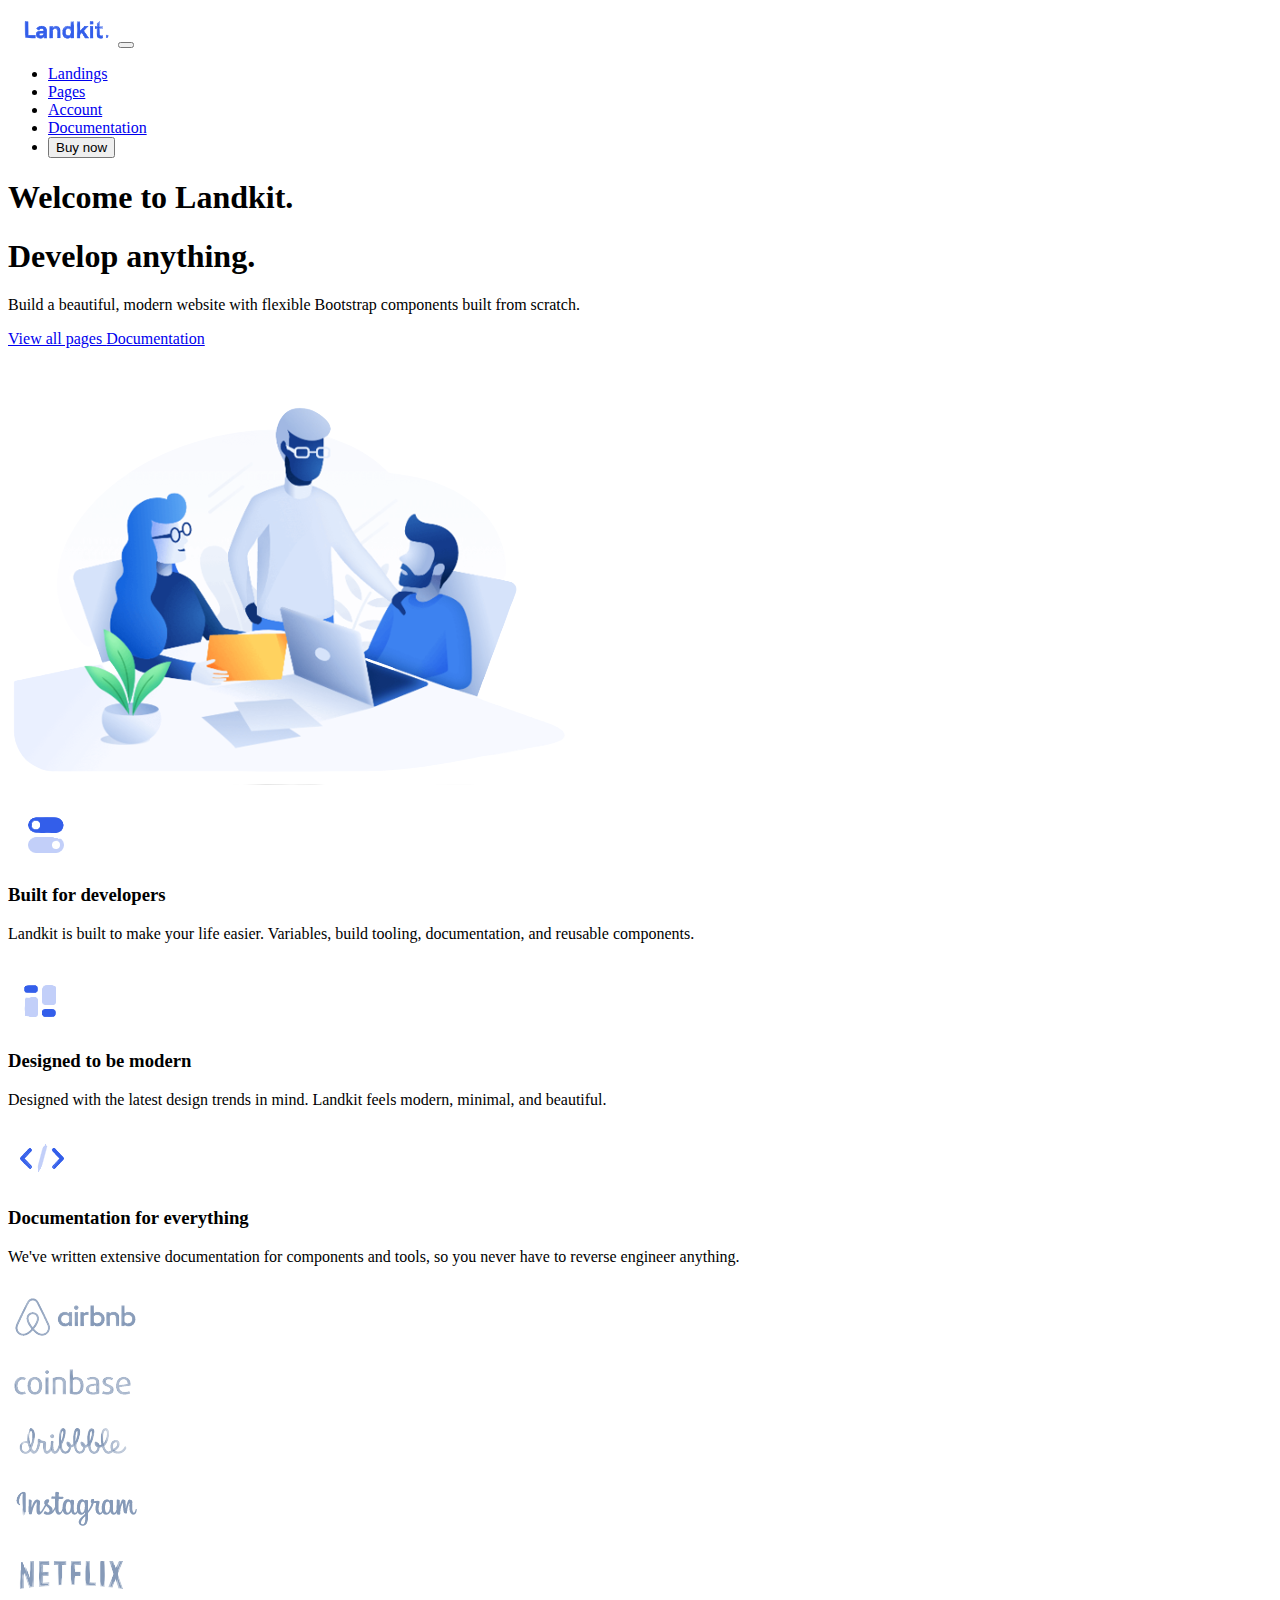
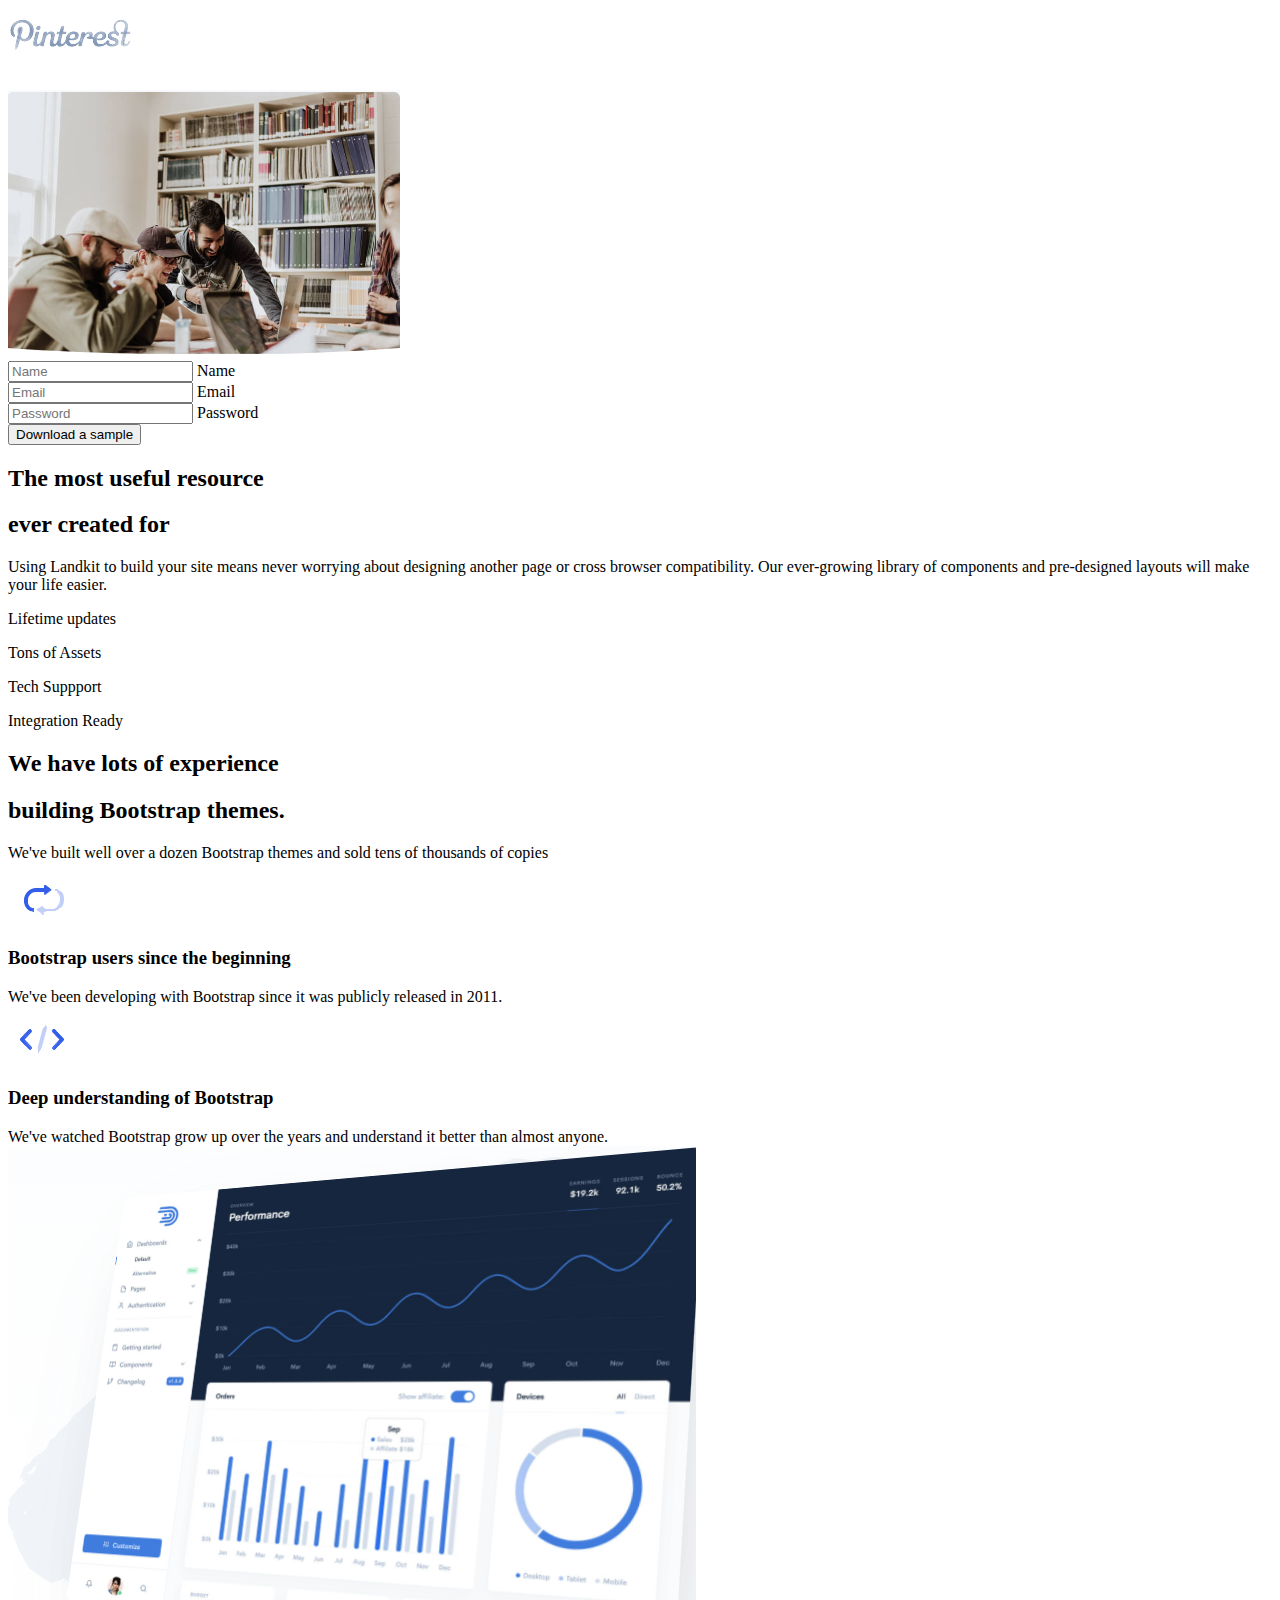
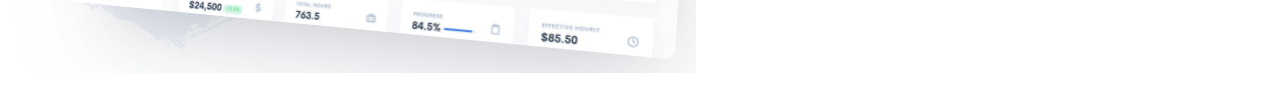
==== Question2/q2_index.html @ d7c8da57 "First Commit" ====
<!doctype html>
<html lang="en">

<head>
    <title>Landkit</title>
    <!-- Required meta tags -->
    <meta charset="utf-8">
    <meta name="viewport" content="width=device-width, initial-scale=1, shrink-to-fit=no">

    <!-- Bootstrap CSS v5.2.0-beta1 -->
    <link rel="stylesheet" href="https://cdn.jsdelivr.net/npm/bootstrap@5.2.0-beta1/dist/css/bootstrap.min.css"
        integrity="sha384-0evHe/X+R7YkIZDRvuzKMRqM+OrBnVFBL6DOitfPri4tjfHxaWutUpFmBp4vmVor" crossorigin="anonymous">

</head>

<body class="bg-light">
    <div class="container mb-5">
        <div class="row">
            <div class="col-xs-4">
                <nav class="navbar navbar-expand-lg navbar-light bg-light">

                    <img class="navbar-brand mb-0" src="image/landkitLogo.png" alt="logo">
                    <button class="navbar-toggler" type="button" data-bs-toggle="collapse"
                        data-bs-target="#navbarSupportedContent" aria-controls="navbarSupportedContent"
                        aria-expanded="false" aria-label="Toggle navigation">
                        <span class="navbar-toggler-icon"></span>
                    </button>
                    <div class="collapse navbar-collapse" id="navbarSupportedContent">


                        <ul class="navbar-nav mx-auto">
                            <li class="nav-item">
                                <a class="nav-link active" href="#">Landings</a>
                            </li>
                            <li class="nav-item">
                                <a class="nav-link" href="#">Pages</a>
                            </li>
                            <li class="nav-item">
                                <a class="nav-link" href="#">Account</a>
                            </li>
                            <li class="nav-item">
                                <a class="nav-link" href="#">Documentation</a>
                            </li>
                            <li class="nav-item  ms-10 d-grid gap-2 d-md-flex justify-content-md-end hover justify-content-md-end">
                                
                                    <button class="navbar-btn btn btn-sm btn-primary lift ms-auto  " type="button">Buy now</button>
            
                               
                            </li>


                        </ul>
 
                    </div>
                    <!-- <div class="d-grid gap-2 d-md-flex justify-content-md-end hover ">

                        <button class="navbar-btn btn btn-sm btn-primary lift ms-auto  " type="button">Buy now</button>

                    </div> -->
                </nav>


            </div>
        </div>

    </div>
    <div class="container mb-5">
        <div class="row row align-items-center">
            <div class="col-md-6 mx-auto">

                <div>
                    <h1 class="lead fs-1">
                        Welcome to <span class="text-primary">Landkit.</span>

                    </h1>
                    <h1 class="lead fs-1 mb-2">
                        Develop anything.
                    </h1>
                    <div class="text-muted mb-5">

                        <p class="lead text-primary text-center text-md-start fs-5 mb-6 mb-lg-8">
                            Build a beautiful, modern website with flexible Bootstrap components built from scratch.

                        </p>
                    </div>

                    <div class="text-center text-md-start mb-3">
                        <a href="#" class="btn btn-primary shadow lift me-1">
                            View all pages <i class="fe fe-arrow-right d-none d-md-inline ms-3"></i>
                        </a>
                        <a href="#" class="btn btn-primary-soft lift">
                            Documentation
                        </a>
                    </div>



                </div>


            </div>
            <div class="col-md-6 mx-auto">
                <img src="image/image1.png" alt="..">
            </div>

        </div>
    </div>
    <div class="container  mb-5">
        <div class="row">
            <div class="col-md">
                <div class="row">

                    <div class="col-md-4">
                        <img class="mb-3" src="image/bfd.png" alt="">
                        <h3 class="lead mb-3">
                            Built for developers
                        </h3>
                        <p class="lead text-primary text-muted">
                            Landkit is built to make your life easier. Variables, build tooling, documentation, and
                            reusable components.

                        </p>

                    </div>
                    <div class="col-md-4">
                        <img class="mb-3" src="image/dtbm.png" alt="">
                        <h3 class="lead mb-3">
                            Designed to be modern
                        </h3>
                        <p class="lead text-primary text-muted">
                            Designed with the latest design trends in mind. Landkit feels modern, minimal, and
                            beautiful.

                        </p>
                    </div>
                    <div class="col-md-4">
                        <img class="mb-3" src="image/dfelogo.png" alt="">
                        <h3 class="lead mb-3">
                            Documentation for everything
                        </h3>
                        <p class="lead text-primary text-muted">
                            We've written extensive documentation for components and tools, so you never have to reverse
                            engineer anything.

                        </p>
                    </div>

                </div>

            </div>
        </div>
    </div>
    <section class="socialmedialogo">
        <div class="container">
            <div class="row">

                <div class="col-2">
                    <img src="image/airbnb-removebg-preview.png" alt="">
                </div>
                <div class="col-2">
                    <img src="image/coinbase-removebg-preview.png" alt="">
                </div>
                <div class="col-2">
                    <img src="image/dribble-removebg-preview.png" alt="">
                </div>
                <div class="col-2">
                    <img src="image/instagram-removebg-preview.png" alt="">
                </div>
                <div class="col-2">
                    <img src="image/netflix-removebg-preview.png" alt="">
                </div>
                <div class="col-2">
                    <img src="image/pintrest-removebg-preview.png" alt="">
                </div>
            </div>
        </div>
        <img src="image/" alt="">

    </section>
    <section class=" pt-8 pt-md-12 bg-gradient-light-white">
        <div class="container">
            <div class="row">
                <div class="col-md-5 aos-init aos-animate">

                    <div class="card text-start aos-init aos-animate" data-aos="fade-right">
                        <img src="image/formPicture.png" class="img-fluid rounded-top" alt="">
                        <div class="card-body">
                            <div class=" mb-3">
                                <div class="form-floating">

                                    <input type="text" name="" id="name"
                                        class="form-control form-control-flush border border-0" placeholder="Name">
                                    <label for="name" class="form-label">Name</label>

                                </div>
                                <div class="form-floating mb-3">
                                    <input type="email" class="form-control border border-0" id="email"
                                        placeholder="Email">
                                    <label for="email">Email</label>
                                </div>
                                <div class="form-floating mb-3">
                                    <input type="password" class="form-control border border-0" name="psw" id="psw"
                                        placeholder="Password">
                                    <label for="psw">Password</label>
                                </div>

                                <div class="p-4">
                                    <button type="button" class="btn btn-success btn-lg mx-auto lift w-100">Download a
                                        sample</button>
                                </div>

                            </div>

                        </div>
                    </div>



                </div>
                <div class="col-md-5 align-middle">
                    <div class="container p-4 m-5 align-middle mt-5">
                        <h2 class="lead fs-2">The most useful resource</h2>
                        <h2 class=" fs-2 mb-5 text-success">ever created for
                            <span class="text_animation text-success"></span>
                        </h2>
                        <p class="fs-lg text-muted mb-6">
                            Using Landkit to build your site means never worrying about designing another page or cross
                            browser compatibility. Our ever-growing library of components and pre-designed layouts will
                            make your life easier.

                        </p>
                        
                    </div>
                    <div class="container ms-5">

                        <div class="row">
                            <div class="col-md-6 mx-auto">
                                <div class="d-flex">
        
                                    <!-- Check -->
                                    <div class="badge badge-rounded-circle bg-success-soft  mt-1 me-4">
                                        <i class="bi bi-check2"></i>
                                    </div>
                  
                                    <!-- Text -->
                                    <p class="text-success">
                                      Lifetime updates
                                    </p>
                  
                                  </div>
                                  <div class="d-flex">
        
                                    <!-- Check -->
                                    <div class="badge badge-rounded-circle bg-success-soft  mt-1 me-4">
                                      <i class="fe fe-check"></i>
                                    </div>
                  
                                    <!-- Text -->
                                    <p class="text-success">
                                      Tons of Assets 
                                    </p>
                  
                                  </div>
                            </div>
                            <div class="col-md-6 mx-auto">
                                <div class="d-flex">
        
                                    <!-- Check -->
                                    <div class="badge badge-rounded-circle bg-success-soft  mt-1 me-4">
                                      <i class="fe fe-check"></i>
                                    </div>
                  
                                    <!-- Text -->
                                    <p class="text-success">
                                      Tech Suppport
                                    </p>
                  
                                  </div>
                                  <div class="d-flex">
        
                                    <!-- Check -->
                                    <div class="badge badge-rounded-circle bg-success-soft  mt-1 me-4">
                                      <i class="fe fe-check"></i>
                                    </div>
                  
                                    <!-- Text -->
                                    <p class="text-success">
                                     Integration Ready
                                    </p>
                  
                                  </div>
                            </div>
                        </div>
                    </div>
                </div>

                </div>






            </div>
        </div>


        </div>

    </section>
    <section class=" mt-5">
        <div class="container">
            <div class="row">
                <div class="col-6">
                    <div class="mt-5">
                        <h2 class="lead mt-2 fs-2">
                            We have lots of experience

                        </h2>
                        <h2 class="lead text-primary fs-2">
                            building Bootstrap themes.

                        </h2>
                    </div>
                    <div class="mt-5">
                        <p class="lead text-primary fs-4">
                            We've built well over a dozen Bootstrap themes and sold tens of thousands of copies
                        </p>
                    </div>
                    <div class="icon mb-5 ">
                        <div class="row">
                            <div class="col-1 align-middle">
                                <img src="image/bustb-removebg-preview.png" alt="">

                            </div>
                            <div class="col-11">
                                <div class="ms-5">
                                    <h3 class="lead ">
                                        Bootstrap users since the beginning 
                                    </h3>
                                    <span class="lead text-primary fs-5 ">
                                        We've been developing with Bootstrap since it was publicly released in 2011. 
                
                                    </span>
            
                                </div>

                            </div>
                        </div>
                        
                       
                    </div>

                    <div class="icon ">
                        <div class="row">
                            <div class="col-1 align-middle">
                                <img src="image/dfelogo.png" alt="">

                            </div>
                            <div class="col-11">
                                <div class="ms-5">
                                    <h3 class="lead ">
                                        Deep understanding of Bootstrap
                                    </h3>
                                    <span class="lead text-primary fs-5 ">
                                        We've watched Bootstrap grow up over the years and understand it better than almost anyone.
                
                                    </span>
            
                                </div>

                            </div>
                        </div>
                        
                       
                    </div>
                   


                </div>
                <div class="col-6 align-middle">

                    <img src="image/dashkit.png" class="img-fluid rounded-top h-100 w-100" alt="">
                </div>
            </div>

            
             
            
        </div>
    </section>



    <!-- Bootstrap JavaScript Libraries -->
    <script src="https://cdn.jsdelivr.net/npm/@popperjs/core@2.11.5/dist/umd/popper.min.js"
        integrity="sha384-Xe+8cL9oJa6tN/veChSP7q+mnSPaj5Bcu9mPX5F5xIGE0DVittaqT5lorf0EI7Vk"
        crossorigin="anonymous"></script>

    <script src="https://cdn.jsdelivr.net/npm/bootstrap@5.2.0-beta1/dist/js/bootstrap.min.js"
        integrity="sha384-kjU+l4N0Yf4ZOJErLsIcvOU2qSb74wXpOhqTvwVx3OElZRweTnQ6d31fXEoRD1Jy"
        crossorigin="anonymous"></script>
    <script src="https://ajax.googleapis.com/ajax/libs/jquery/3.3.1/jquery.min.js"></script>
    <script src="typed.js"></script>

    <script>
        var typed = new typed('.text_animation', {
            strings: ["developer", "founders", "designers"],
            typeSpeed: 40,

            loop: true

        });

    </script>

</body>

</html>
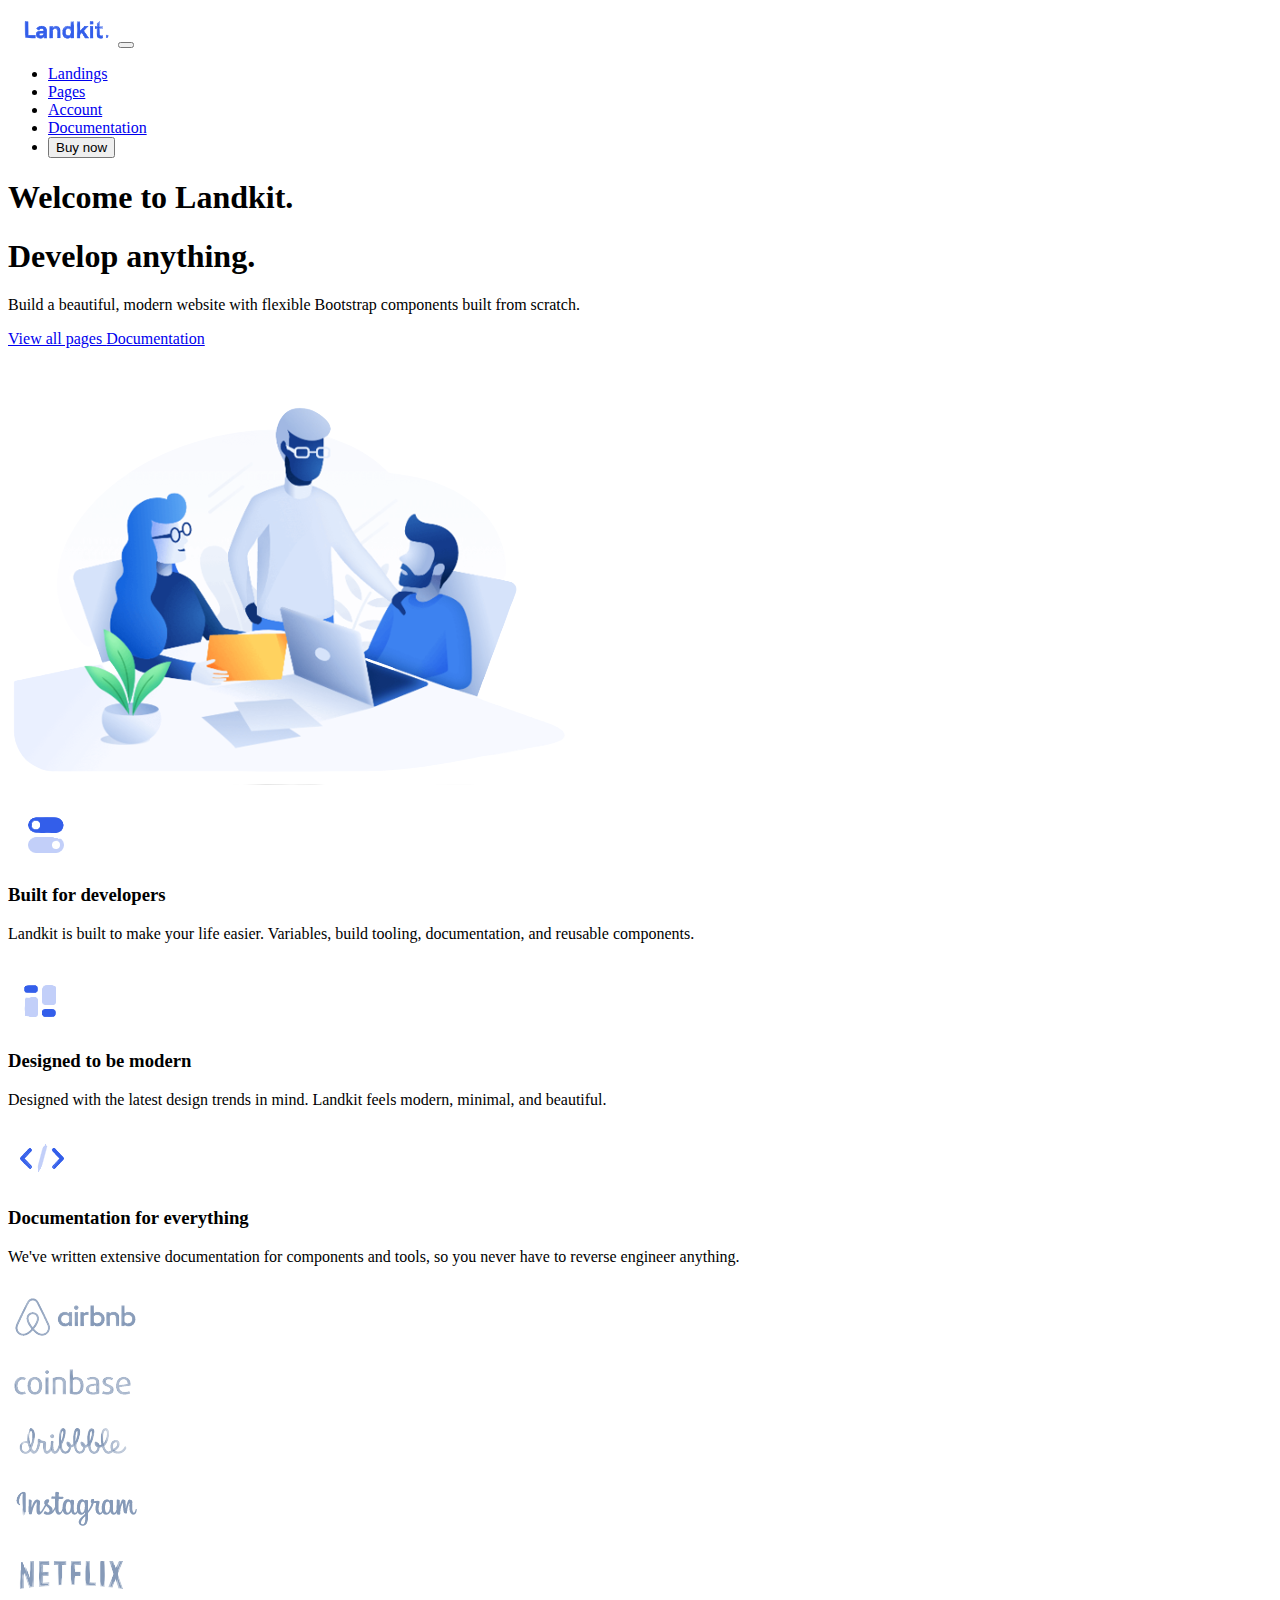
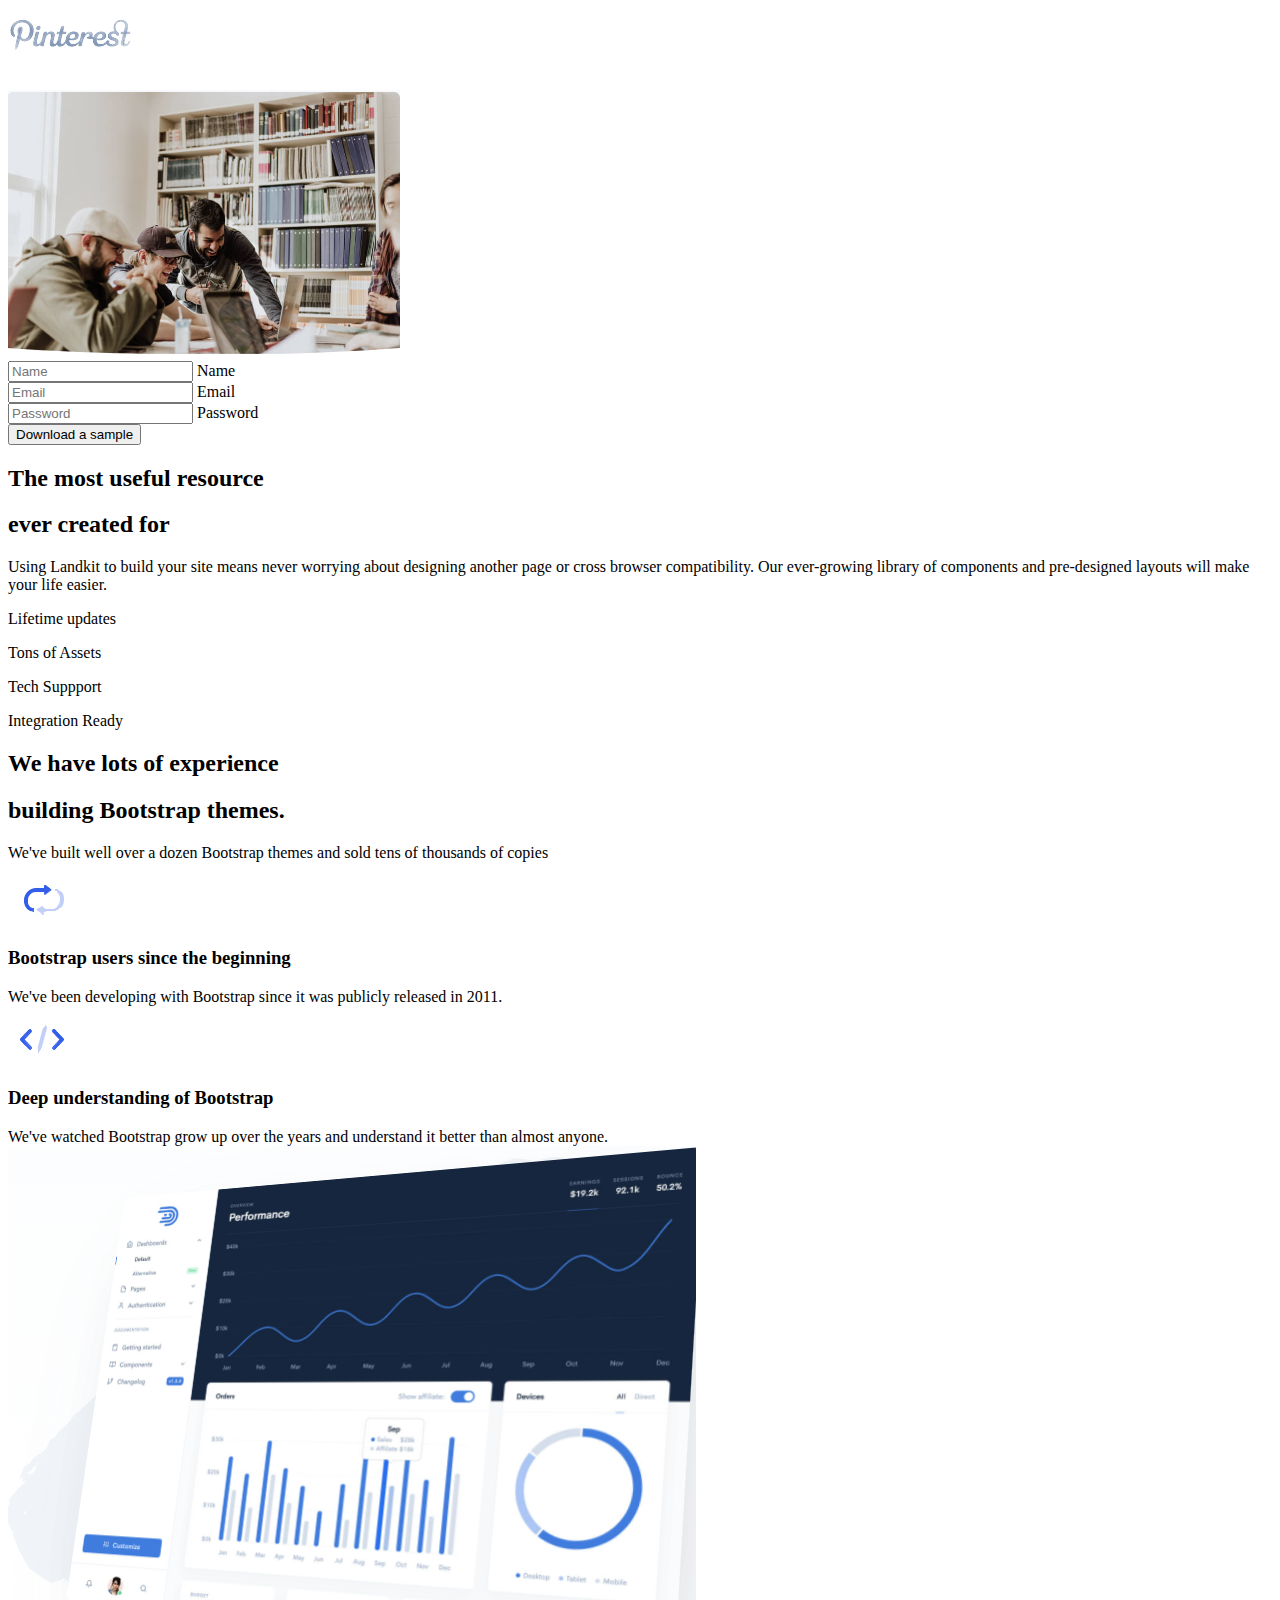
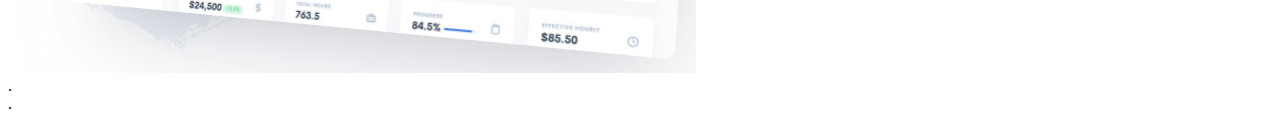
==== commit 3684651f: "2nd commit" ====
--- a/Question2/q2_index.html
+++ b/Question2/q2_index.html
@@ -389,6 +389,14 @@
             
         </div>
     </section>
+    <section>
+        .<div class="container">
+            .<div class="row">
+                
+            </div>
+            
+        </div>
+    </section>
 
 
 
